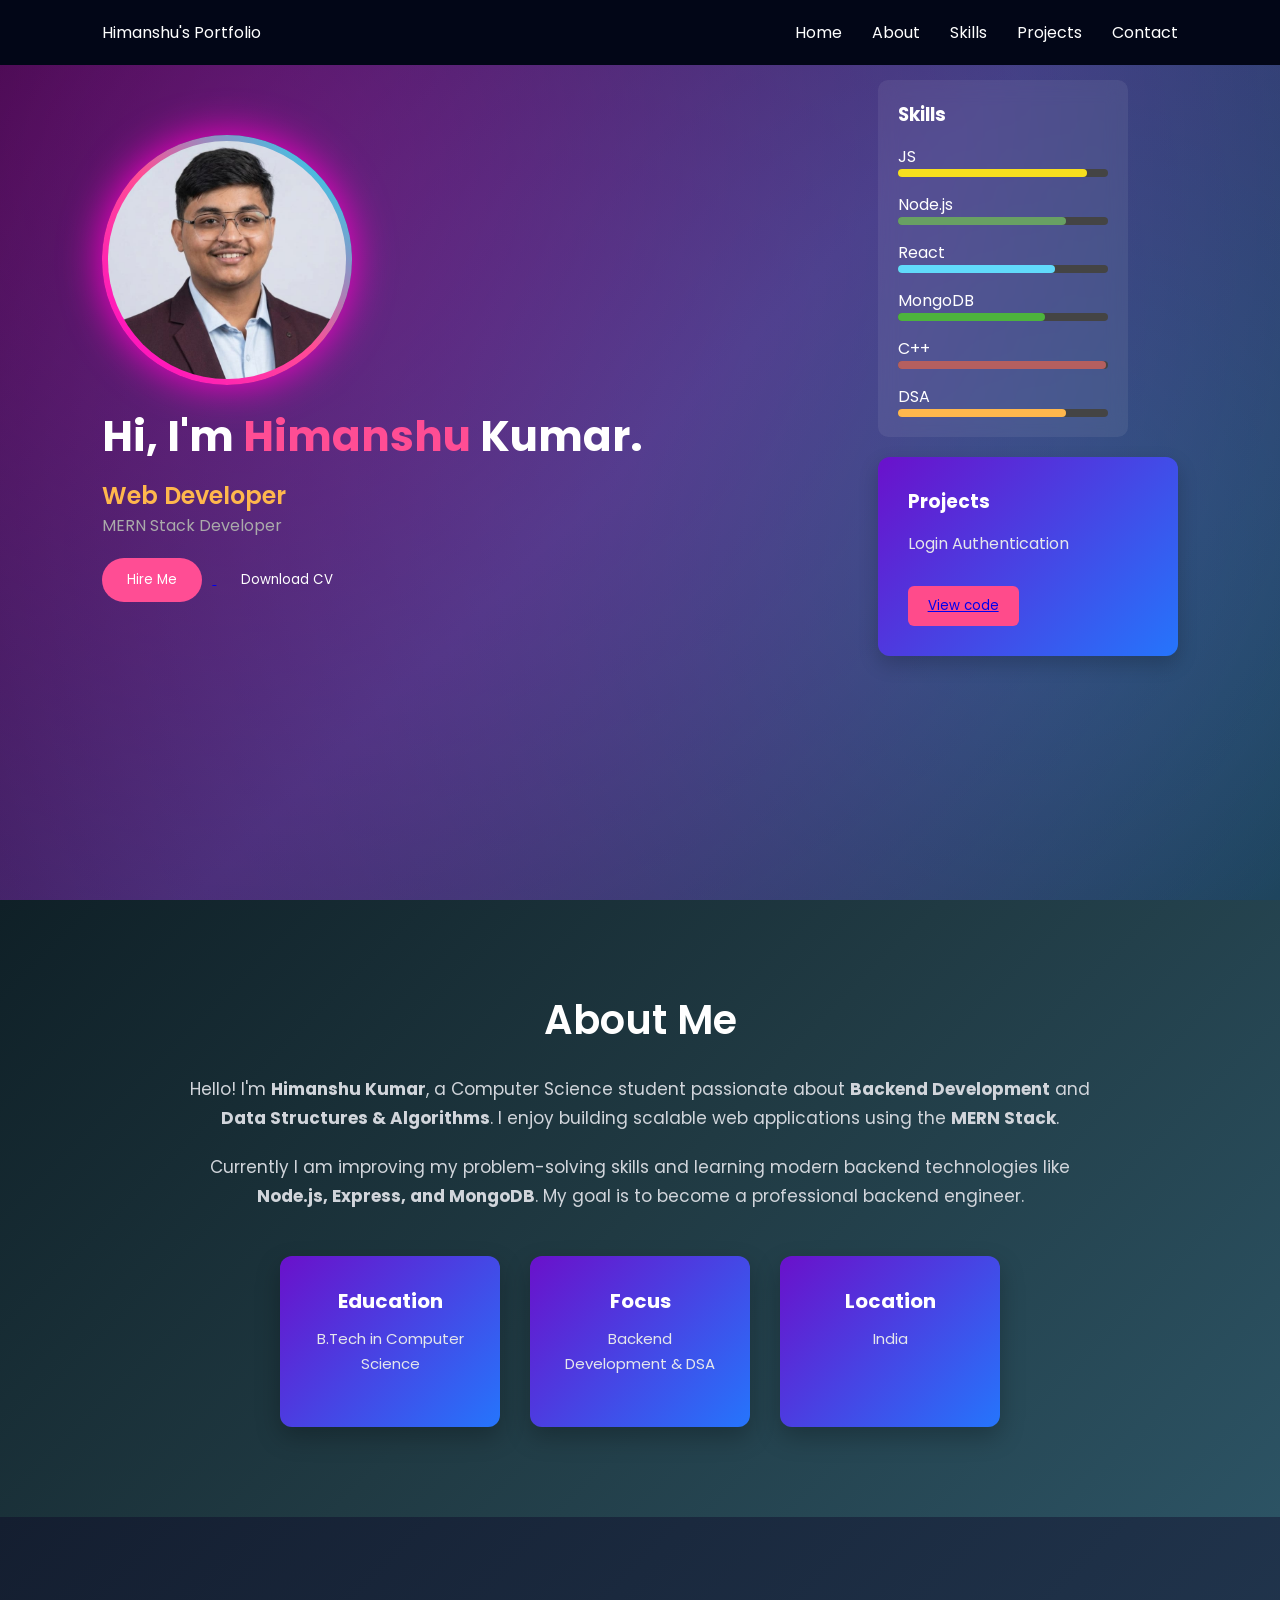
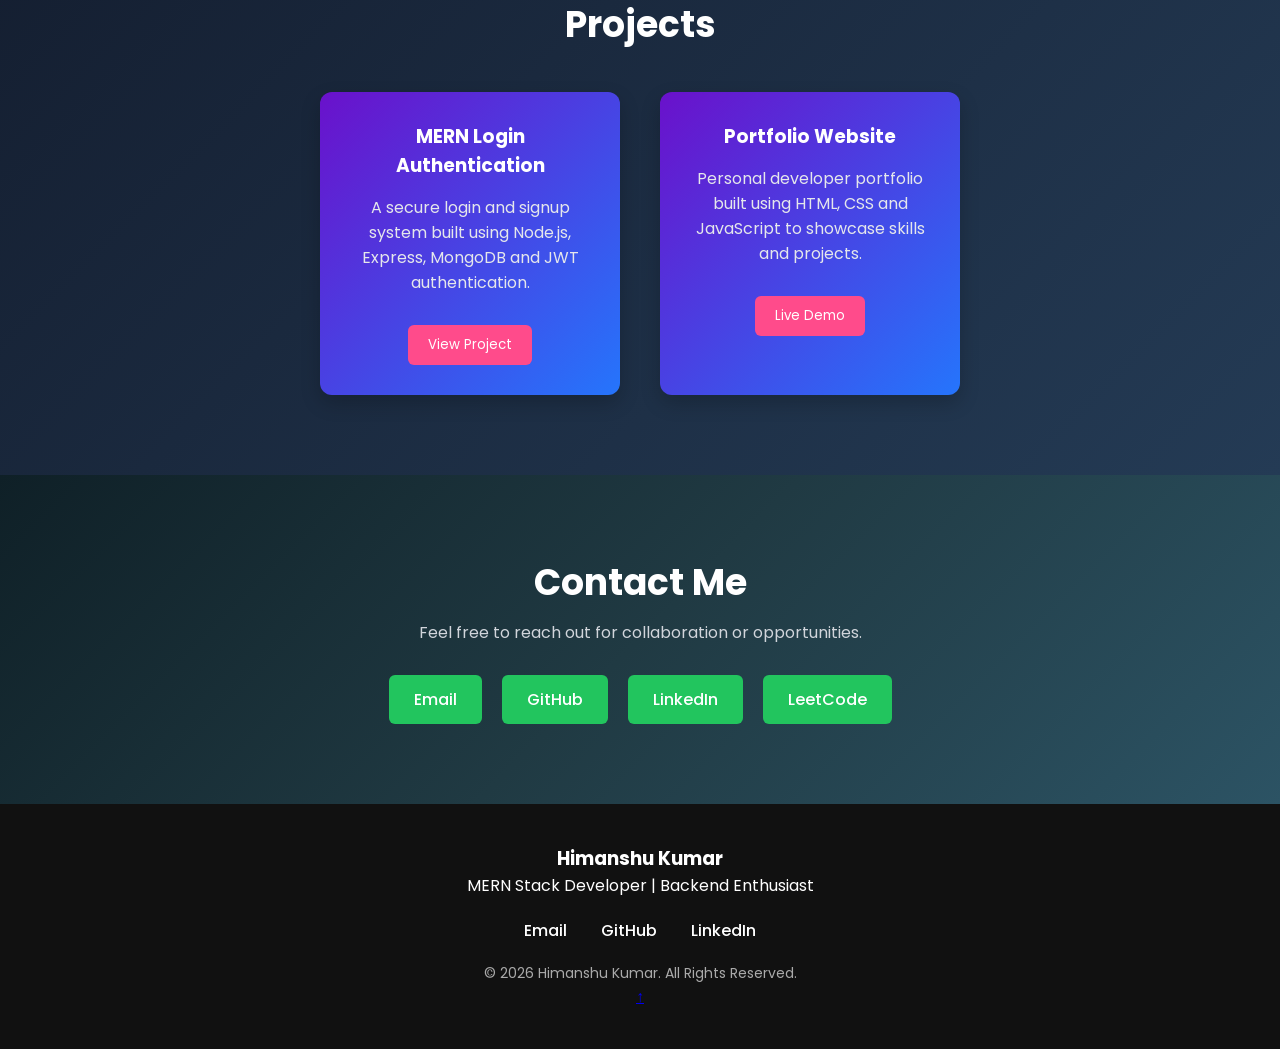
==== index.html @ b1f63495 "Portfolio" ====
<!DOCTYPE html>
<html lang="en">
<head>
<meta charset="UTF-8">
<meta name="viewport" content="width=device-width, initial-scale=1.0">

<title>Himanshu Portfolio</title>

<link rel="stylesheet" href="style.css">

<link href="https://fonts.googleapis.com/css2?family=Poppins:wght@300;400;600&display=swap" rel="stylesheet">

</head>

<body>

<!-- NAVBAR -->

<nav>

<div class="logo">Himanshu's Portfolio</div>

<ul>

<li><a href="#home">Home</a></li>
<li><a href="#about">About</a></li>
<li><a href="#skills">Skills</a></li>
<li><a href="#projects">Projects</a></li>
<li><a href="#contact">Contact</a></li>

</ul>

</nav>

<!-- HERO SECTION -->
<section id="home" class="hero">
<!--
<nav>
<div class="logo">Himanshu's Portfolio</div>

<ul>
<li><a href="#">Home</a></li>
<li><a href="#">About</a></li>
<li><a href="#">Skills</a></li>
<li><a href="#">Projects</a></li>
<li><a href="#">Contact</a></li>
</ul>
</nav>
-->

<div class="hero-container">

<!-- LEFT SIDE -->

<div class="hero-left">

<div class="profile-circle">
<img src="/images/mygPhoto.jpeg">
</div>

<h1>Hi, I'm <span>Himanshu</span> Kumar.</h1>

<h2 class="role">Web Developer</h2>

<p class="stack">MERN Stack Developer</p>

<div class="hero-buttons">
<a href="#contact">
<button class="hire">Hire Me</button>
</a>
<a href="images/HimanshuKumar.pdf" download>
<button class="cv">Download CV</button>
</a>
</div>

</div>


<!-- RIGHT SIDE -->

<div class="hero-right">

<div  id="skills" class="skills-card">

<h3>Skills</h3>

<div class="skill">
<span>JS</span>
<div class="bar"><div class="fill js"></div></div>
</div>

<div class="skill">
<span>Node.js</span>
<div class="bar"><div class="fill node"></div></div>
</div>

<div class="skill">
<span>React</span>
<div class="bar"><div class="fill react"></div></div>
</div>

<div class="skill">
<span>MongoDB</span>
<div class="bar"><div class="fill mongo"></div></div>
</div>

<div class="skill">
<span>C++</span>
<div class="bar"><div class="fill CPP"></div></div>
</div>
<div class="skill">
<span>DSA</span>
<div class="bar"><div class="fill DSA"></div></div>
</div>
</div>


<div class="project-card">

<h3>Projects</h3>

<p>Login Authentication</p>

<button><a href="https://github.com/himanshukumar70230-cpu/Login">View code</a></button>

</div>

</div>

</div>

</section>
<!--About section -->

<section id="about" class="about-section">

<div class="about-container">

<h2>About Me</h2>

<p>
Hello! I'm <strong>Himanshu Kumar</strong>, a Computer Science student passionate about
<strong>Backend Development</strong> and <strong>Data Structures & Algorithms</strong>.
I enjoy building scalable web applications using the <strong>MERN Stack</strong>.
</p>

<p>
Currently I am improving my problem-solving skills and learning
modern backend technologies like <strong>Node.js, Express, and MongoDB</strong>.
My goal is to become a professional backend engineer.
</p>

<div class="about-info">

<div class="info-box">
<h3>Education</h3>
<p>B.Tech in Computer Science</p>
</div>

<div class="info-box">
<h3>Focus</h3>
<p>Backend Development & DSA</p>
</div>

<div class="info-box">
<h3>Location</h3>
<p>India</p>
</div>

</div>

</div>

</section>

<!--  Projects Section -->

<section id="projects" class="projects-section">

<h2>Projects</h2>

<div class="projects-container">

<div class="project-card">

<h3>MERN Login Authentication</h3>

<p>
A secure login and signup system built using
Node.js, Express, MongoDB and JWT authentication.
</p>

<a href="https://github.com/himanshukumar70230-cpu/Login" target="_blank">
<button>View Project</button>
</a>

</div>

<div class="project-card">

<h3>Portfolio Website</h3>

<p>
Personal developer portfolio built using HTML, CSS and JavaScript
to showcase skills and projects.
</p>

<button>Live Demo</button>

</div>

</div>

</section>
<!--Contact Section-->
<section id="contact" class="contact-section">

<h2>Contact Me</h2>

<p>Feel free to reach out for collaboration or opportunities.</p>

<div class="contact-container">

<a href="mailto:himanshukumar70230@gmail.com" class="contact-btn">
Email
</a>

<a href="https://github.com/himanshukumar70230-cpu" target="_blank" class="contact-btn">
GitHub
</a>

<a href="https://www.linkedin.com/in/himanshu-kumar-7h23/" target="_blank" class="contact-btn">
LinkedIn
</a>
<a href="https://leetcode.com/u/Himanshu_70230/" target="_blank" class="contact-btn">
LeetCode
</a>
</div>

</section>
<footer class="footer">

<div class="footer-container">

<h3>Himanshu Kumar</h3>
<p>MERN Stack Developer | Backend Enthusiast</p>

<div class="social-links">

<a href="mailto:himanshukumar70230@gmail.com">Email</a>
<a href="https://github.com/himanshukumar70230-cpu" target="_blank">GitHub</a>
<a href="https://linkedin.com" target="_blank">LinkedIn</a>

</div>

<p class="copyright">
© 2026 Himanshu Kumar. All Rights Reserved.
</p>

</div>
<a href="#home" class="top-btn">↑</a>
</footer>
</body>
</html>
---- style.css ----
*{
margin:0;
padding:0;
box-sizing:border-box;
font-family:Poppins;
}

body{
background:#0f0c29;
color:white;
}

html{
scroll-behavior:smooth;
}
/* NAVBAR */

nav{
position:fixed;
top:0;
left:0;
width:100%;
background:#020617;
z-index:1000;

display:flex;
justify-content:space-between;
padding:20px 8%;
align-items:center;
}

nav ul{
display:flex;
gap:30px;
list-style:none;
}

nav a{
text-decoration:none;
color:white;
}



/* HERO BACKGROUND */

.hero{

min-height:100vh;

background:
radial-gradient(circle at 20% 20%,#ff00cc55,transparent),
radial-gradient(circle at 80% 60%,#00eaff44,transparent),
linear-gradient(135deg,#0f0c29,#302b63,#24243e);

}


/* HERO CONTAINER */

.hero-container{

display:flex;
justify-content:space-between;
align-items:center;

padding:80px 8%;

}


/* PROFILE IMAGE */

.profile-circle{

width:250px;
height:250px;
border-radius:80%;
padding:6px;

background:linear-gradient(45deg,#ff00cc,#ff4d94,#00eaff);

box-shadow:0 0 40px #ff00cc;

margin-bottom:20px;

}

.profile-circle img{

width:100%;
height:100%;
border-radius:100%;
object-fit:cover;
 object-position: top;

}


/* TEXT */

.hero-left h1{

font-size:42px;
margin-bottom:10px;

}

.hero-left span{

color:#ff4d94;

}

.role{

color:#ffb74d;
font-weight:600;

}

.stack{

color:#aaa;
margin-bottom:20px;

}


/* BUTTONS */

.hero-buttons button{

padding:12px 25px;
border-radius:25px;
border:none;
margin-right:10px;
cursor:pointer;

}

.hire{

background:#ff4d94;
color:white;

}

.cv{

background:transparent;
border:2px solid white;
color:white;

}


/* RIGHT SIDE CARDS */

.hero-right{

display:flex;
flex-direction:column;
gap:20px;

}


/* SKILLS CARD */

.skills-card{

background:rgba(255,255,255,0.07);
padding:20px;
border-radius:10px;
width:250px;

backdrop-filter:blur(10px);

}

.skill{

margin-top:15px;

}

.bar{

height:8px;
background:#444;
border-radius:10px;

}

.fill{

height:8px;
border-radius:10px;

}

.js{width:90%;background:#f7df1e;}

.node{width:80%;background:#68a063;}

.react{width:75%;background:#61dafb;}

.mongo{width:70%;background:#4db33d;}

.CPP{width: 99%;background:rgb(181, 95, 95) ;}

.DSA{width: 80%;background: #ffb74d;}

/* PROJECT CARD */

.project-card{

background:rgba(165, 105, 105, 0.07);
padding:20px;
border-radius:10px;
width:250px;

backdrop-filter:blur(10px);

}

.project-card button{

margin-top:10px;
padding:8px 18px;
border:none;
background:#ff4d94;
color:white;
border-radius:20px;

}


/* ABOUT SECTION */

.about-section{
padding:90px 10%;
background: linear-gradient(135deg,#0f2027,#203a43,#2c5364);
color:white;
text-align:center;
}

/* container */
.about-container{
max-width:900px;
margin:auto;
}

/* heading */
.about-section h2{
font-size:40px;
margin-bottom:25px;
font-weight:600;
}

/* paragraph */
.about-section p{
font-size:17px;
line-height:1.7;
color:#d1d5db;
margin-bottom:20px;
}

/* cards layout */
.about-info{
display:flex;
justify-content:center;
gap:30px;
margin-top:45px;
flex-wrap:wrap;
}

/* cards */
.info-box{
background: linear-gradient(135deg,#6a11cb,#2575fc);
padding:30px;
width:220px;
border-radius:12px;
box-shadow:0 10px 25px rgba(0,0,0,0.25);
transition:0.3s;
color:white;
}

/* hover animation */
.info-box:hover{
transform:translateY(-10px) scale(1.03);
box-shadow:0 15px 35px rgba(0,0,0,0.35);
}

/* card titles */
.info-box h3{
margin-bottom:10px;
font-size:20px;
}

/* card text */
.info-box p{
color:#e5e7eb;
font-size:15px;
}


/* PROJECT SECTION */
.projects-section{
padding:80px 10%;
text-align:center;
background: linear-gradient(135deg,#141e30,#243b55);
}

.projects-section h2{
font-size:36px;
margin-bottom:40px;
color:white;
}

.projects-container{
display:flex;
justify-content:center;
gap:40px;
flex-wrap:wrap;
}

.project-card{
background: linear-gradient(135deg,#6a11cb,#2575fc);
padding:30px;
width:300px;
border-radius:12px;
box-shadow:0 8px 20px rgba(0,0,0,0.2);
transition:0.3s;
color:white;
}

.project-card:hover{
transform:translateY(-8px);
}

.project-card h3{
margin-bottom:15px;
color:white;
}

.project-card p{
color:#e5e7eb;
margin-bottom:20px;
}

.project-card button{
padding:10px 20px;
border:none;
background:#ff4b8b;
color:white;
border-radius:6px;
cursor:pointer;
}

.project-card button:hover{
background:#ff2e73;
}
/* CONTACT SECTION */
.contact-section{
padding:80px 10%;
background: linear-gradient(135deg,#0f2027,#203a43,#2c5364);
text-align:center;
color:white;
}

.contact-section h2{
font-size:36px;
margin-bottom:10px;
}

.contact-section p{
color:#d1d5db;
margin-bottom:30px;
}

.contact-container{
display:flex;
justify-content:center;
gap:20px;
flex-wrap:wrap;
}

.contact-btn{
text-decoration:none;
padding:12px 25px;
background:#22c55e;
color:white;
border-radius:6px;
font-weight:500;
transition:0.3s;
}

.contact-btn:hover{
background:#16a34a;
transform:translateY(-3px);
}

/* Footer*/
.footer{
background:#111;
color:white;
padding:40px 0;
text-align:center;
}

.footer-container{
max-width:1000px;
margin:auto;
}

.social-links{
margin:20px 0;
}

.social-links a{
color:white;
margin:0 15px;
text-decoration:none;
font-weight:500;
}

.social-links a:hover{
color:#00adb5;
}

.copyright{
font-size:14px;
color:#aaa;
}
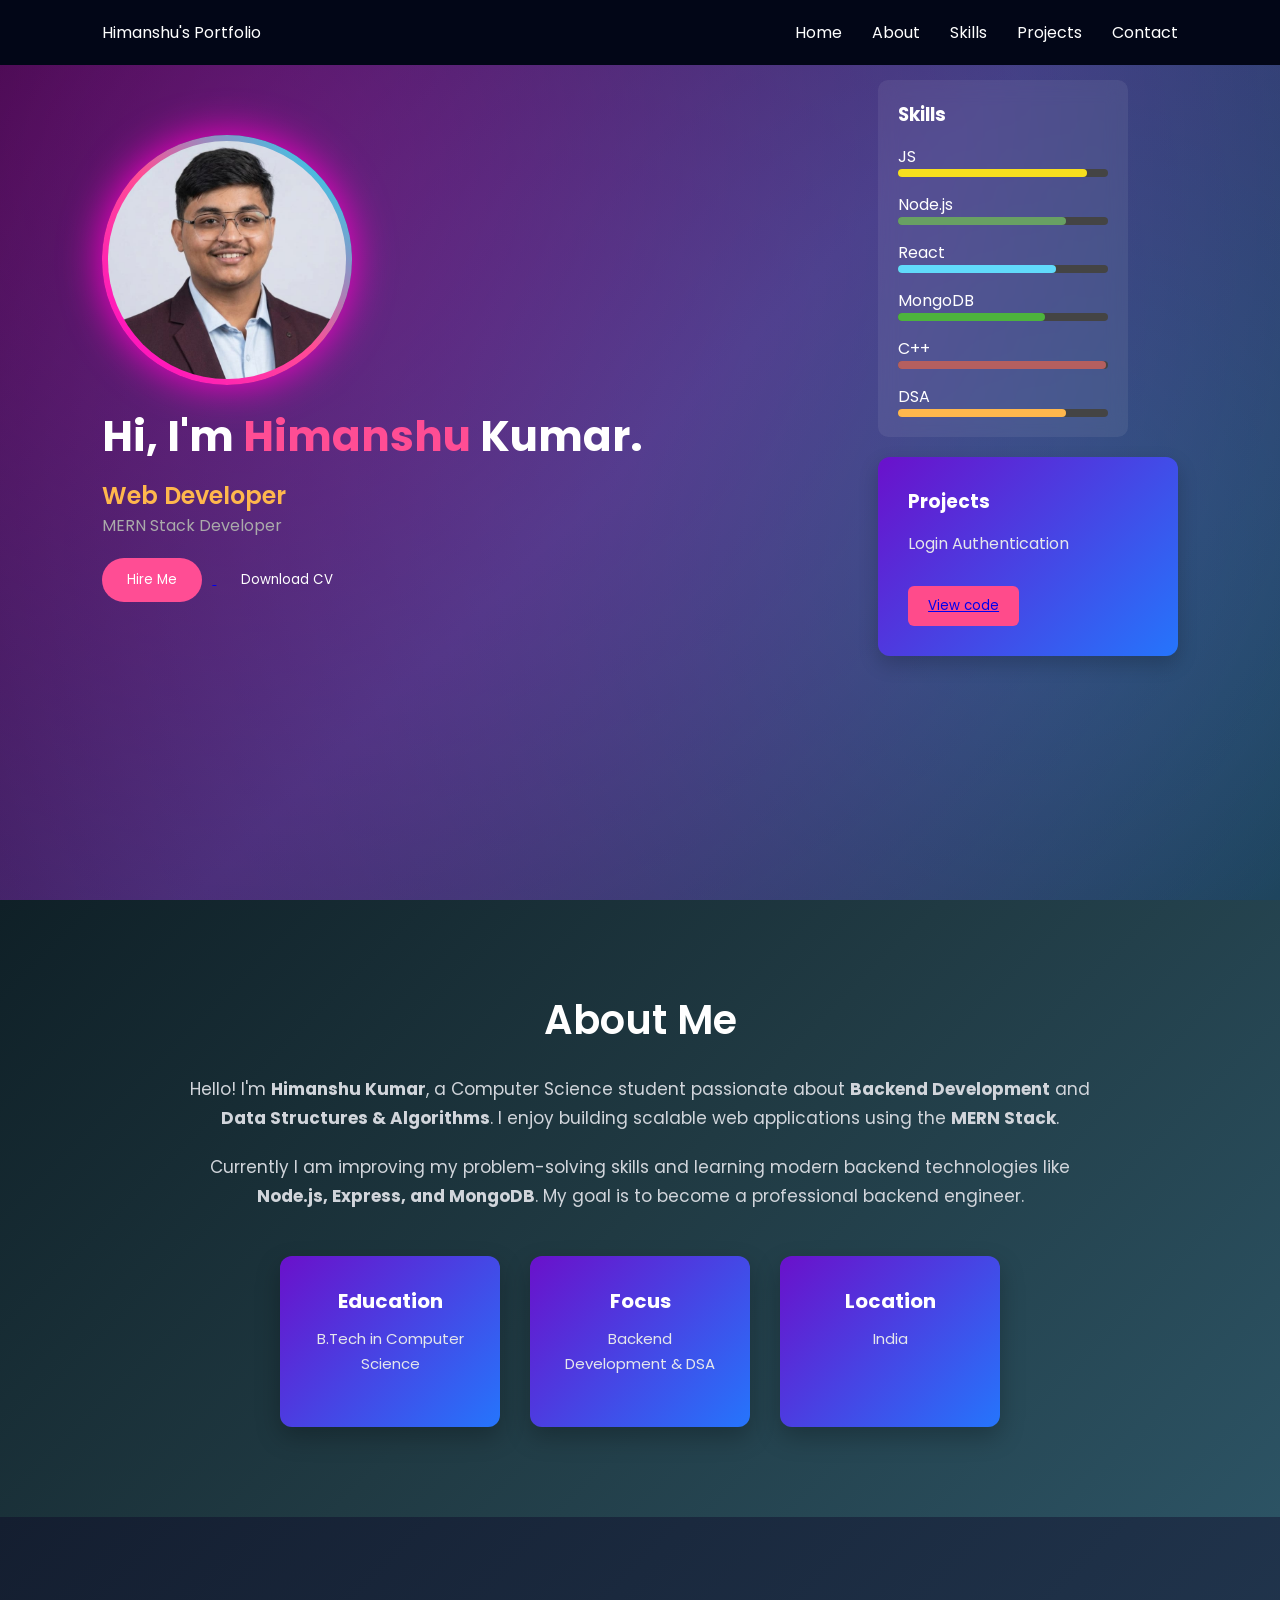
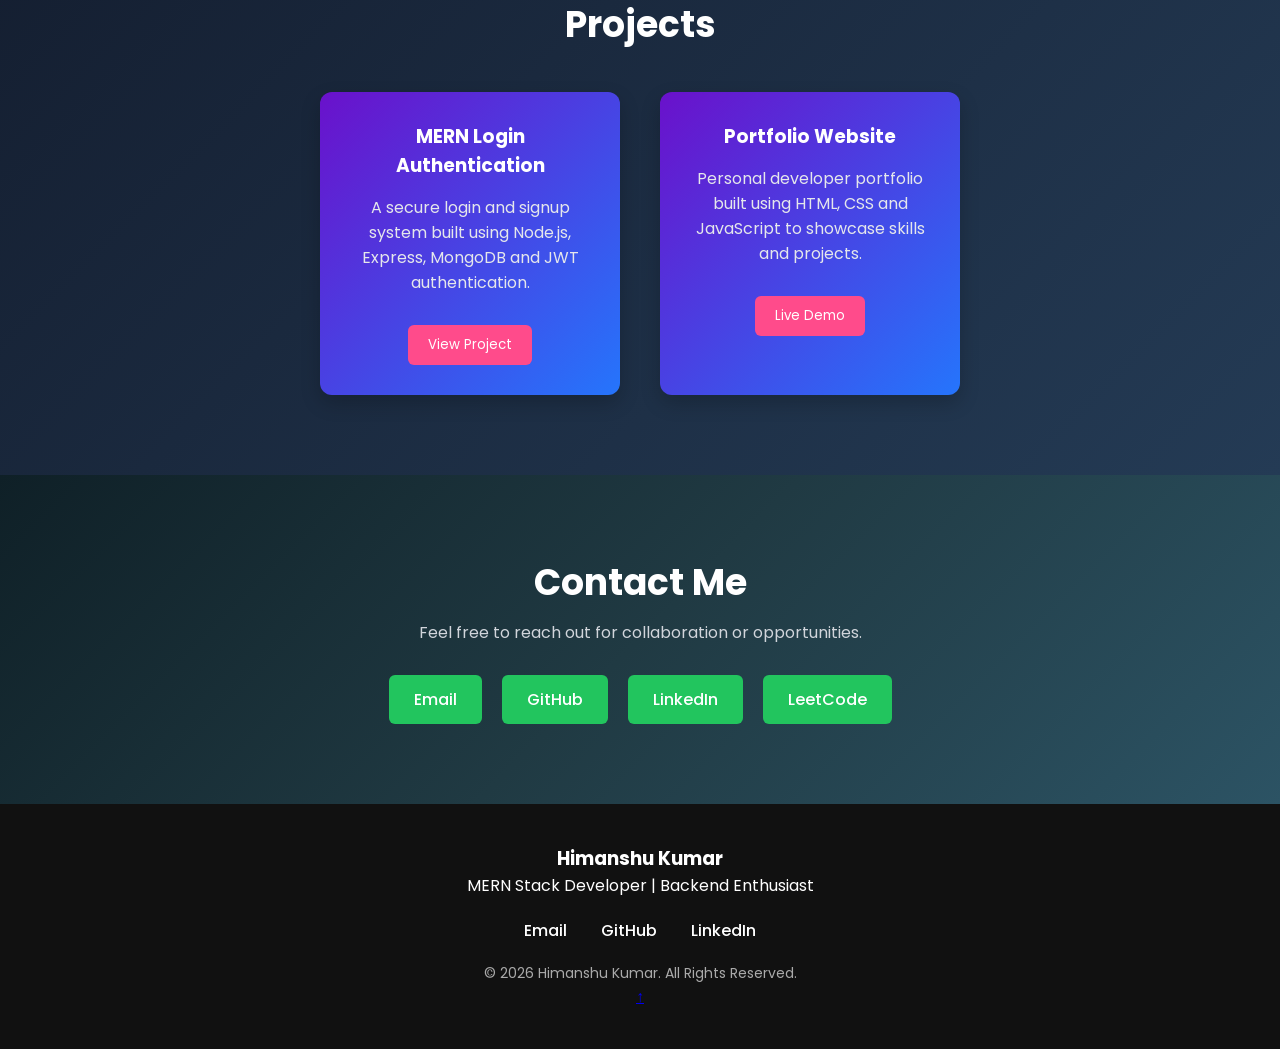
==== commit 301f8a4a: "add image" ====
--- a/index.html
+++ b/index.html
@@ -55,7 +55,7 @@
 <div class="hero-left">
 
 <div class="profile-circle">
-<img src="/images/mygPhoto.jpeg">
+<img src="images/mygPhoto.jpeg">
 </div>
 
 <h1>Hi, I'm <span>Himanshu</span> Kumar.</h1>
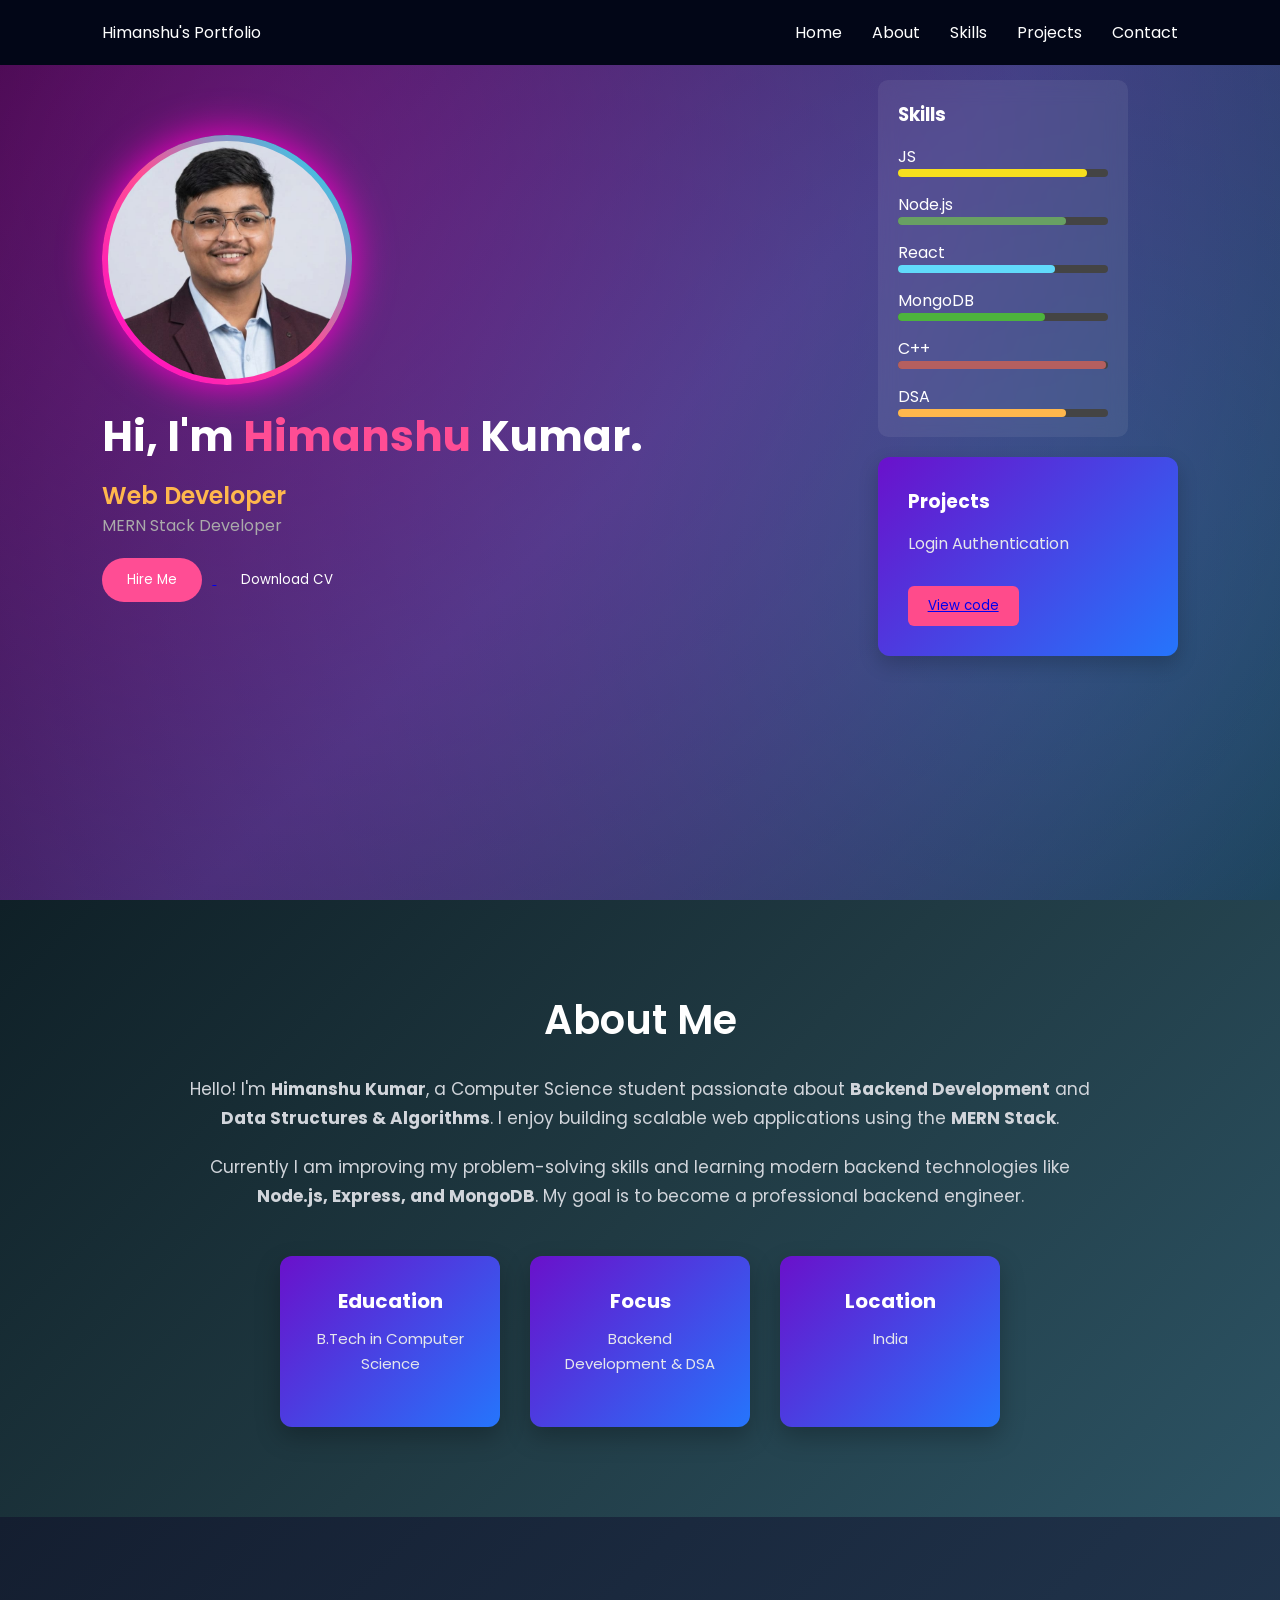
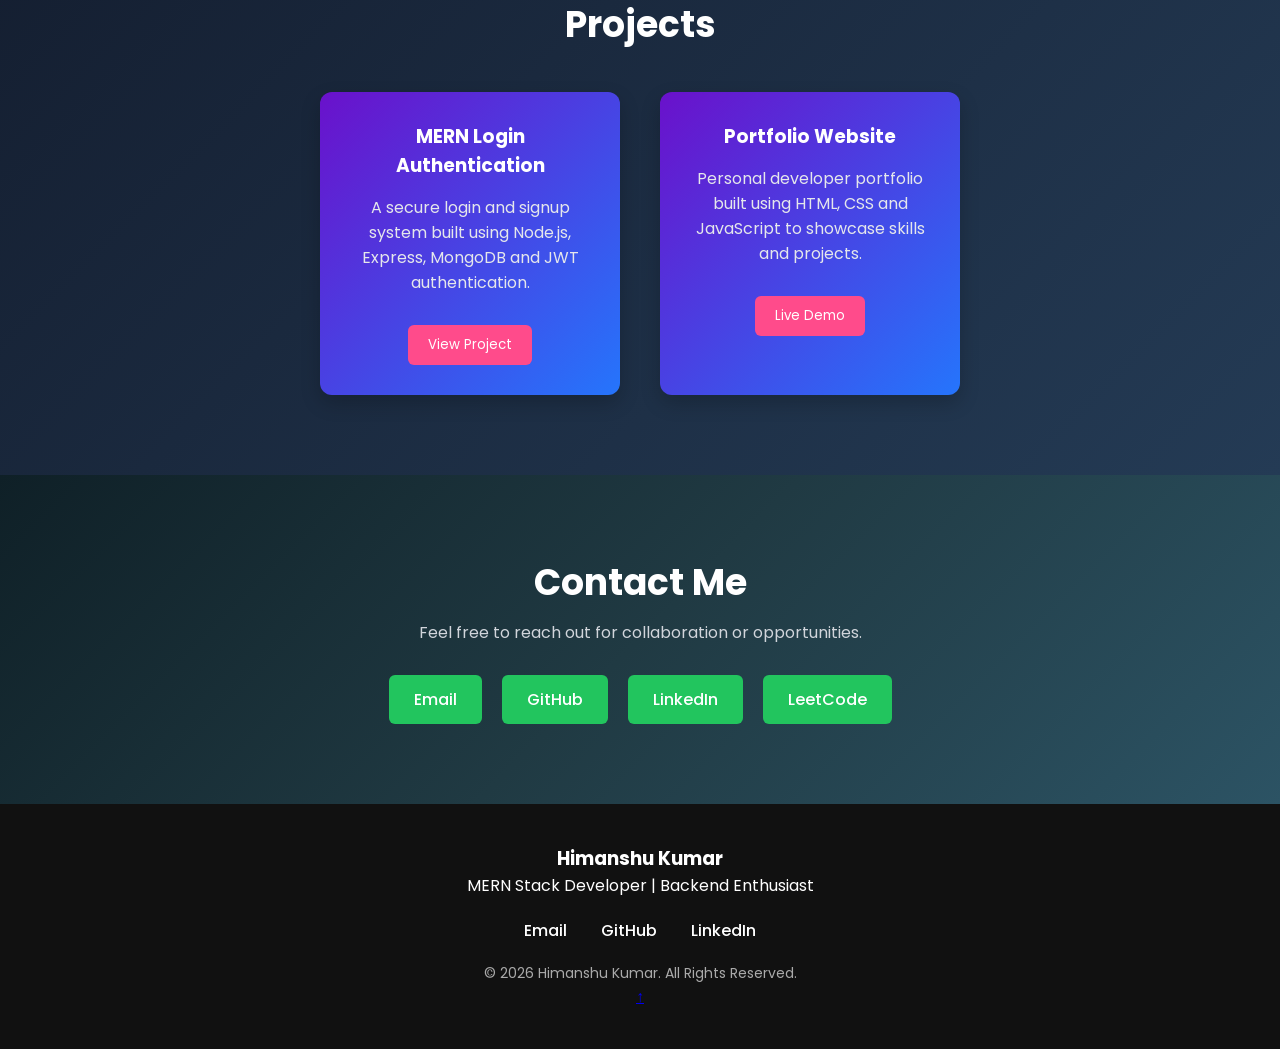
==== commit 3859e818: "update resume" ====
--- a/index.html
+++ b/index.html
@@ -68,7 +68,7 @@
 <a href="#contact">
 <button class="hire">Hire Me</button>
 </a>
-<a href="images/HimanshuKumar.pdf" download>
+<a href="images/Himanshu_kumar.pdf" download>
 <button class="cv">Download CV</button>
 </a>
 </div>
